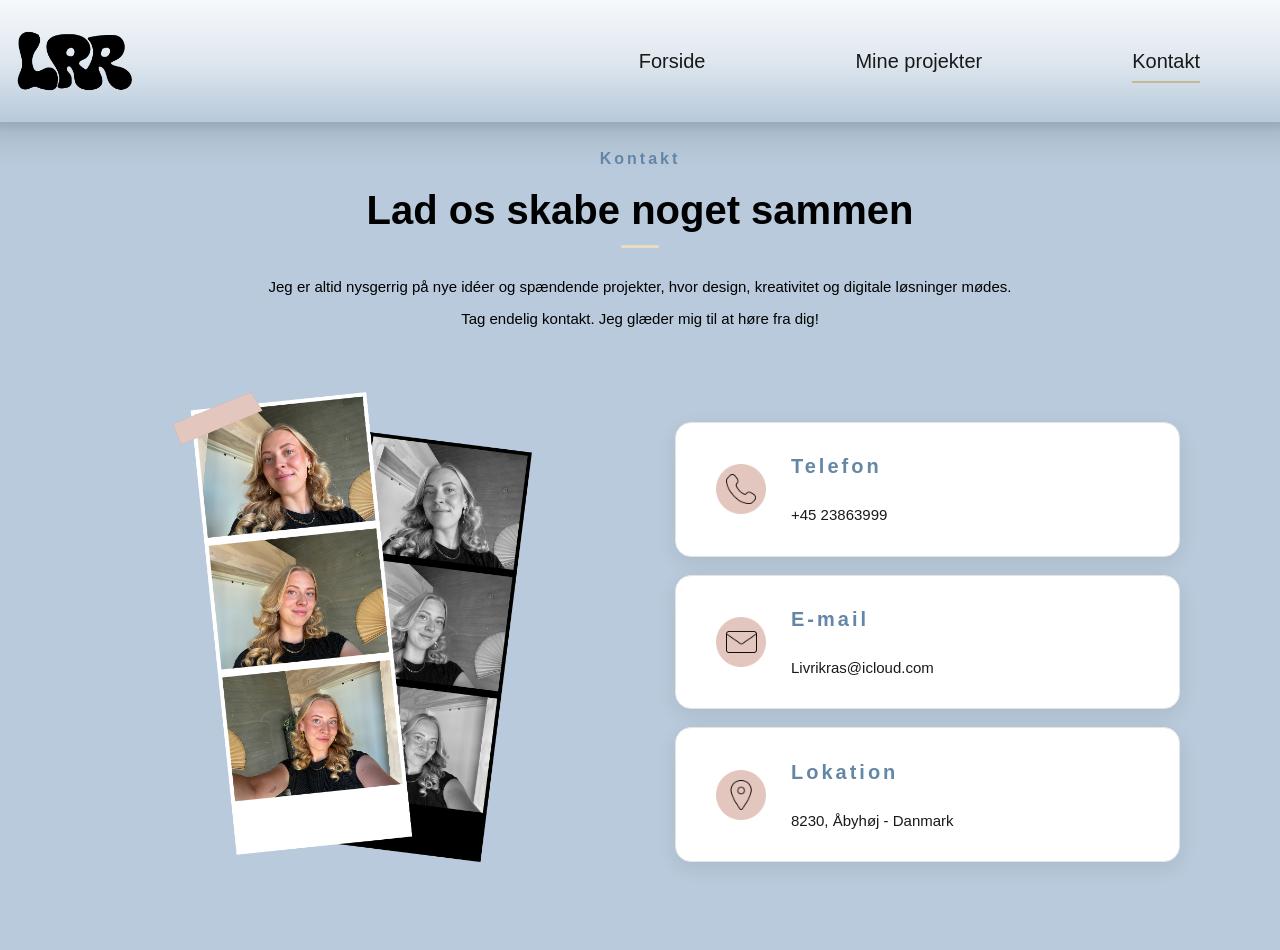
==== kontakt.html @ 58c5588c "skrevet" ====
<!DOCTYPE html>
<html lang="en">
<head>
    <meta charset="UTF-8">
    <meta name="viewport" content="width=device-width, initial-scale=1.0">
    <title>Kontakt - Liv Rasmussen</title>
    <link rel="stylesheet" href="css/style.css">
     <link rel="shortcut icon" href="img/favicon.ico" type="image/x-icon">
</head>
<body class="contact-body">
    <header class="navbar">
        <div class="logo">
            <a href="index.html"><img src="img/lrr-logo.png" alt="Logo"></a>
        </div>
        <ul class="navbar-links">
            <li><a href="index.html">Forside</a></li>
            <li><a href="projekter.html">Mine projekter</a></li>
            <li><a href="kontakt.html" class="active">Kontakt</a></li>
        </ul>
    </header>
     
    <section class="contact">
        <div class="contact-header">
            <h4>Kontakt</h4>
            <h2>Lad os skabe noget sammen</h2>
            <p>Jeg er altid nysgerrig på nye idéer og spændende projekter, hvor design, kreativitet og digitale løsninger mødes.</p>
            <p>Tag endelig kontakt. Jeg glæder mig til at høre fra dig!</p>
        </div>

        <div class="contact-section">

            <img src="img/mig-img-2.png" alt="fotoer af mig" class="contact-img">
            <!-- <img src="img/mig-img.png" alt="fotoer af mig" class="contact-img"> -->

            <div class="contact-cards">
                <img src="img/phone-icon.png" alt="telefon ikon" class="contact-icon">
                <h5>Telefon</h5>
                <p>+45 23863999</p>
            </div>

            <div class="contact-cards">
                <img src="img/mail-icon.png" alt="mail ikon" class="contact-icon">
                <h5>E-mail</h5>
                <p>Livrikras@icloud.com</p>
            </div>

            <div class="contact-cards">
                <img src="img/location-icon.png" alt="lokation ikon" class="contact-icon">
                <h5>Lokation</h5>
                <p>8230, Åbyhøj - Danmark</p>
            </div>
        </div>
    </section>
</body>
</html>
---- css/style.css ----
:root {
  --text-color: #191919;
  --xs-font-size: 15px;
  --s-font-size: 20px;
  --m-font-size: 40px;
  --xl-font-size: 95px;
  --hero-text-color: #eadcbd;
  --secondary-color: #B8CADB;
  --primary-color: #FBFAF3;
  --font-family: 'roboto', sans-serif;
  --p-font-weight: 200;
  --h-font-weight: 700;
}

@import url("https://fonts.google.com/share?selection.family=Roboto:ital,wght@0,100..900;1,100..900");

/* -----------------------------Header--------------------------- */
.navbar {
  position: fixed;
  top: 0;
  left: 50%;
  transform: translateX(-50%);
  width: 100%;
  max-width: 1450px;
  display: flex;
  justify-content: space-between;
  z-index: 100;
  padding: 18px 45px;


  background: linear-gradient(
    to bottom,
    rgba(255,255,255,.88),
    rgba(255,255,255,.55),
    rgba(255,255,255,0)
  );

  box-shadow:
  0 10px 35px rgba(0,0,0,0.15),
  0 4px 10px rgba(0,0,0,0.08);
    

}

.navbar-links {
  display: flex;
  align-items: center;
  gap: 150px;
  font-size: var(--s-font-size);
  margin-right: 80px;
  font-family: var(--font-family);
  font-weight: var(--p-font-weight);
  
}

.navbar-links li {
  list-style: none;
  display: flex;
}

.navbar-links li a {
  text-decoration: none;
  color: var(--text-color);
  position: relative;
}

.navbar-links li a:hover {
  cursor: pointer;
  
}

.logo img {
  width: 150px;
  height: auto;
  display: block;
}


.navbar-links a {
    position: relative;
    text-decoration: none;
    color: #000;
}

/* Streg under den aktive side */
.navbar-links a::after {
    content: "";
    position: absolute;
    left: 0;
    bottom: -10px;
    width: 0;
    height: 2px;
    background: #c7b895;
    transition: width 0.3s ease;
}

/* Hover */
.navbar-links a:hover::after {
    width: 100%;
}

/* Aktiv side */
.navbar-links a.active::after {
    width: 100%;
}

/* -----------------------------Hero--------------------------- */
body{
  background-color: var(--primary-color);
}


.hero {
  padding-top: 100px;
}

.hero-text {
  position: relative;
  text-align: center;
  margin-top: 150px;
  font-size: var(--xl-font-size);
  font-family: var(--font-family);
  
}

.hero-fill,
.hero-stroke {
  position: absolute;
  inset: 0;
  margin: 0;
  width: 100%;
  
}

.hero-fill {
  z-index: 1;
  text-shadow: #191919 0px 0px 10px;
  color: var(--hero-text-color);
}

.hero-stroke {
  z-index: 3;
  color: transparent;
  -webkit-text-stroke: 1px var(--hero-text-color);
}

.hero-image {
  display: block;
  margin: 0 auto;
  position: relative;
  z-index: 2;
  height: auto;
  width: 500px;
  top: -150px;
  
}

.hero-bg {
  position: absolute;
  top: 0;
  left: 0;
  width: 100%;
  height: 890px;
  z-index: -1;
}

/* -----------------------Projects Section------------------------- */

.all-projects-btn a {
  font-size: var(--s-font-size);
  text-decoration: none;
  color: var(--text-color);
  display: flex;
  justify-self: center;
  padding: 24px 56px;
  border-radius: 25px;
  background-color: var(--secondary-color);
  margin-bottom: 50px;
  font-weight: var(--p-font-weight);
    font-family: var(--font-family);
}

.all-projects-btn a:hover {
  
  background-color: #6587a7;
  
}

.project-text h3{
  font-family: var(--font-family);
  font-size: var(--m-font-size);

}

.project-text h4 {
  margin-top: -100px;
}

.project-text {
  text-align: center;
}

h4 {
  color: #6587a7;
  font-family: var(--font-family);
  font-weight: var(--h-font-weight);
  letter-spacing: 3px;
  text-align: center;
}

.all-projects {
  margin-top: 0;
}

/* -----------------------Programs Section------------------------- */

.programs-section {
  background-color: #B8CADB;
  padding-top: 30px;
  padding-bottom: 1px;
}

.programs-section h2 {
  text-align: center;
  font-size: var(--m-font-size);
  margin-bottom: 60px;
  font-family: var(--font-family);
 
}

.programs ul {
  display: flex;
  gap: 50px;
  list-style: none;
  justify-content: center;
  align-items: center;
  font-family: var(--font-family);
  
}

.programs h3 {
  font-weight: var(--p-font-weight);
}

.programs li {
  display: flex;
  flex-direction: column;
  align-items: center;
  text-align: center;
  
}

.programs img {
  display: block;
  margin: 0 auto;
  width: 50px;
  height: 50px;
}

.program-logo {
  border-radius: 8px;
}

/* skills */
.skills {
    display: grid;
    grid-template-columns: repeat(2, 1fr);
    gap: 35px;
    background-color: var(--secondary-color);

    width: 100%;
    padding-bottom: 40px;
    padding-left: 20px;
    padding-right: 20px;
    padding-top: 5px;
    box-sizing: border-box;
}

.skills-card {
    background: #fff;

    border: 1px solid #e8e8e8;
    border-radius: 20px;

    
    padding-left: 65px;
    padding-top: 20px;
    padding-bottom: 10px;

    min-height: 300px;

    box-sizing: border-box;

    box-shadow: 0 4px 15px rgba(0, 0, 0, 0.04);
}

.skills-header {
    display: flex;
    align-items: center;

    gap: 35px;

    margin-bottom: 35px;
}

.skills-header h3{
  font-family: var(--font-family);
  font-weight: var(--h-font-weight);
  font-size: var(--s-font-size);
  color: var(--text-color);
}

.skills-icon {
   height: auto;
   width: 60px;

    display: flex;
    align-items: center;
    justify-content: center;
    
}

.skills-list {
    display: grid;
    grid-template-columns: 1fr 1fr;

    column-gap: 45px;
}

.skills-list ul {
    list-style: none;

    padding: 0;
    margin: 0;
}

.skills-list li {
    position: relative;

    padding-left: 38px;

    margin-bottom: 25px;

    font-size: var(--xs-font-size);
    font-family: var(--font-family);
    font-weight: var(--p-font-weight);
    line-height: 1.4;

    color: var(--text-color);
}

.skills-list li::before {
    content: "✓";

    position: absolute;

    left: 0;
    top: 1px;

    width: 25px;
    height: 25px;

    border: 2px solid #75a6ce;
    border-radius: 50%;

    color: #75a6ce;

    display: flex;
    align-items: center;
    justify-content: center;

    font-size: 15px;
    font-weight: 600;

    box-sizing: border-box;
}

/* ---------------------Footer----------------------- */
footer {
  background-color: var(--secondary-color);
 
}

/* ------------------projekter.html-------------------- */
.my-projects {
  font-size: var(--m-font-size);
  text-align: center;
  margin-top: 200px;
  font-family: var(--font-family);
  font-weight: var(--h-font-weight);
}

.all-projects {
  
    display: grid;
  grid-template-columns: repeat(3, 1fr);
  gap: 35px;
  max-width: 1400px;
  margin: 0 auto;
  margin-top: 80px;
  box-sizing: border-box;
  margin-bottom: 100px;
}

.all-projects p {
  font-size: var(--xs-font-size);
  font-family: var(--font-family);
  font-weight: var(--p-font-weight);
  
}

.all-projects a{
  color: var(--text-color);
  text-decoration: none;
  font-weight: 800;
  font-family: var(--font-family);
}



/* ------------------ skærmene-------------------------- */
/* projekt 1 */
.ipad {
  position: relative;
  width: fit-content;
  height: 250px;
  margin: 0 auto;
}

.ipad-img {
  display: block;
  height: 250px;
  width: auto;
  position: relative;
  z-index: 2;
  pointer-events: none;
}

.screen-video-3 {
  position: absolute;
  top: 1px;

  width: 100%;
  height: 250px;

  object-fit: cover;
  border-radius: 30px;
  z-index: 1;
}

/* projekt 2 */
.laptop {
  position: relative;
  width: fit-content;
  height: 250px;
  width: auto;
  margin: 0 auto;
}

.pc-img {
  display: block;
  height: 250px;
  width: auto;
  position: relative;
  z-index: 2;
  pointer-events: none;
}

.screen {
  position: absolute;
  top: 4%;
  left: 10%;
  width: 80%;
  height: 90%;
  z-index: 1;
}

.screen-video {
  width: 100%;
  height: 100%;
  object-fit: cover;
  border-radius: 10px;
  display: block;
}

/* projekt 3 */
.touch {
  position: relative;
  width: fit-content;
  height: 350px;
  margin: 0 auto;
}

.touch-img {
   display: block;
  height: 350px;
  width: auto;
  position: relative;
  z-index: 2;
  pointer-events: none;
}

.screen-video-2 {
   position: absolute;
  top: -8px;
  left: -29px;

  width: 317px;
  height: 220px;

  object-fit: cover;
  border-radius: 18px;
  z-index: 1;
}

/* ----------------------- "cards"------------------- */
/* Selve boksene */
.ovartaci-project-1,
.haze-project-2,
.nord-project-3 {
  
   width: 450px;
  height: 620px;

  background: #fff;

  border: 1px solid #e5e5e5;
  border-radius: 20px;

  padding: 25px;
  box-sizing: border-box;

  display: flex;
  flex-direction: column;

  box-shadow: 0 8px 25px rgba(0, 0, 0, 0.08);

  transition: transform 0.3s ease,
              box-shadow 0.3s ease;
  

  
}

/* Hover på hele projektboksen */
.ovartaci-project-1:hover,
.haze-project-2:hover,
.nord-project-3:hover {
  transform: translateY(-6px);

  box-shadow: 0 15px 35px rgba(0, 0, 0, 0.12);
}

.product-ovartaci,
.product-haze,
.product-nord {
  height: 350px;
 

  display: flex;
  justify-content: center;
  align-items: center;

  margin-bottom: 15px;

  flex-shrink: 0;
}

.ovartaci-project-1 > a:last-child,
.haze-project-2 > a:last-child,
.nord-project-3 > a:last-child {
    margin-top: auto;
}



/* =========================
   TABLET
========================= */

@media (max-width: 1000px) {

  .all-projects {
    grid-template-columns: 1fr 1fr;
  }

}


/* =========================
   MOBIL
========================= */

@media (max-width: 700px) {

  .all-projects {
    grid-template-columns: 1fr;
    padding: 30px 20px;
  }

  .product-ovartaci,
  .product-haze,
  .product-nord {
    height: 300px;
  }

  .touch {
    transform: scale(0.8);
  }

}


/* --------------------------Kontakt---------------------------- */

.contact-body {
  margin-top: 150px;
}

.contact-img {
    width: auto;
    height: 420px;
    object-fit: cover;
    margin-top: -30px;
}


.contact-body {
  background-color: var(--secondary-color);
}

.contact-header h2{
  font-family: var(--font-family);
  font-weight: var(--h-font-weight);
  font-size: var(--m-font-size);
  text-align: center;
  margin-bottom: 30px;
  margin-top: 40px;
}

.contact-header p {
  font-family: var(--font-family);
  font-weight: var(--p-font-weight);
  font-size: var(--xs-font-size);
  text-align: center;
  
}

.contact-header h2:after{
    content: "";
    display: block;
    width: 38px;
    height: 3px;
    background-color: var(--hero-text-color);
    margin: 12px auto 0;
    border-radius: 2px;
}

.contact-header h4 {
  margin-bottom: -20px;
  
  
}

.contact-section {
    display: grid;
    grid-template-columns: 1fr 1fr;
    grid-template-rows: auto auto auto;

    gap: 18px 70px;

    width: 100%;
    max-width: 1200px;
    margin: 0 auto;
    padding: 80px 60px;

    box-sizing: border-box;
}


/* BILLEDE */
.contact-img {
    width: auto;
    height: 470px;
    object-fit: contain;

    grid-column: 1;
    grid-row: 1 / 4;

    justify-self: center;
}


/* CARDS */
.contact-cards {
    display: grid;
    grid-template-columns: 65px 1fr;
    grid-template-rows: auto auto;

    align-items: center;

    width: 100%;
    min-height: 105px;

    padding: 20px 30px;

    background-color: #ffffff;
    border: 1px solid #e5e5e5;
    border-radius: 16px;

    box-sizing: border-box;

    box-shadow: 0 6px 20px rgba(0, 0, 0, 0.08);
}


/* Første card */
.contact-cards:nth-of-type(2) {
    grid-column: 2;
    grid-row: 2;
}


/* Andet card */
.contact-cards:nth-of-type(3) {
    grid-column: 2;
    grid-row: 3;
}


/* Tredje card */
.contact-cards:nth-of-type(4) {
    grid-column: 2;
    grid-row: 1;
}


/* IKON */
.contact-icon {
    grid-column: 1;
    grid-row: 1 / 3;

    width: 70px;
    height: 70px;
    object-fit: contain;
    

    padding: 10px;
    box-sizing: border-box;
}


/* OVERSKRIFT */
.contact-cards h5 {
    grid-column: 2;
    grid-row: 1;

    margin: 0 0 3px;

    font-family: var(--font-family);
    font-weight: var(--h-font-weight);
    font-size: var(--s-font-size);

    padding-left: 20px;

    color: #6587a7;
    letter-spacing: 3px;
}


/* TEKST */
.contact-cards p {
    grid-column: 2;
    grid-row: 2;

    margin: 0;

    font-family: var(--font-family);
    font-weight: var(--p-font-weight);
    font-size: var(--xs-font-size);

    color: var(--text-color);

    padding-left: 20px;
}

/* --------------------om mig----------------------- */

.interests {
    width: 100%;
    margin-top: 40px;

}

.interests h4 {
   text-align: start;
}





.interest-list {
    display: flex;
    grid-template-columns: repeat(4, 1fr);
    width: 100%;
    gap: 60px;
    align-items: flex-start;
}

.interest-item {
    display: flex;
    flex-direction: column;
    align-items: center;
    text-align: center;
}


.interest-item img {
    width: 55px;
    height: 55px;
    object-fit: contain;
    margin-bottom: 12px;
}

.interest-item p {
    margin: 0;
    width: 100%;
    text-align: center;
    font-size: var(--xs-font-size);
    color: var(--text-color);
    font-family: var(--font-family);
    font-weight: var(--p-font-weight);
    letter-spacing: 1px;
}

/* ---------------------footer---------------------- */
footer {
    background: linear-gradient(
        to bottom,
        #eef5fb 0%,
        #dceaf5 50%,
        #c9ddec 100%
    );
}
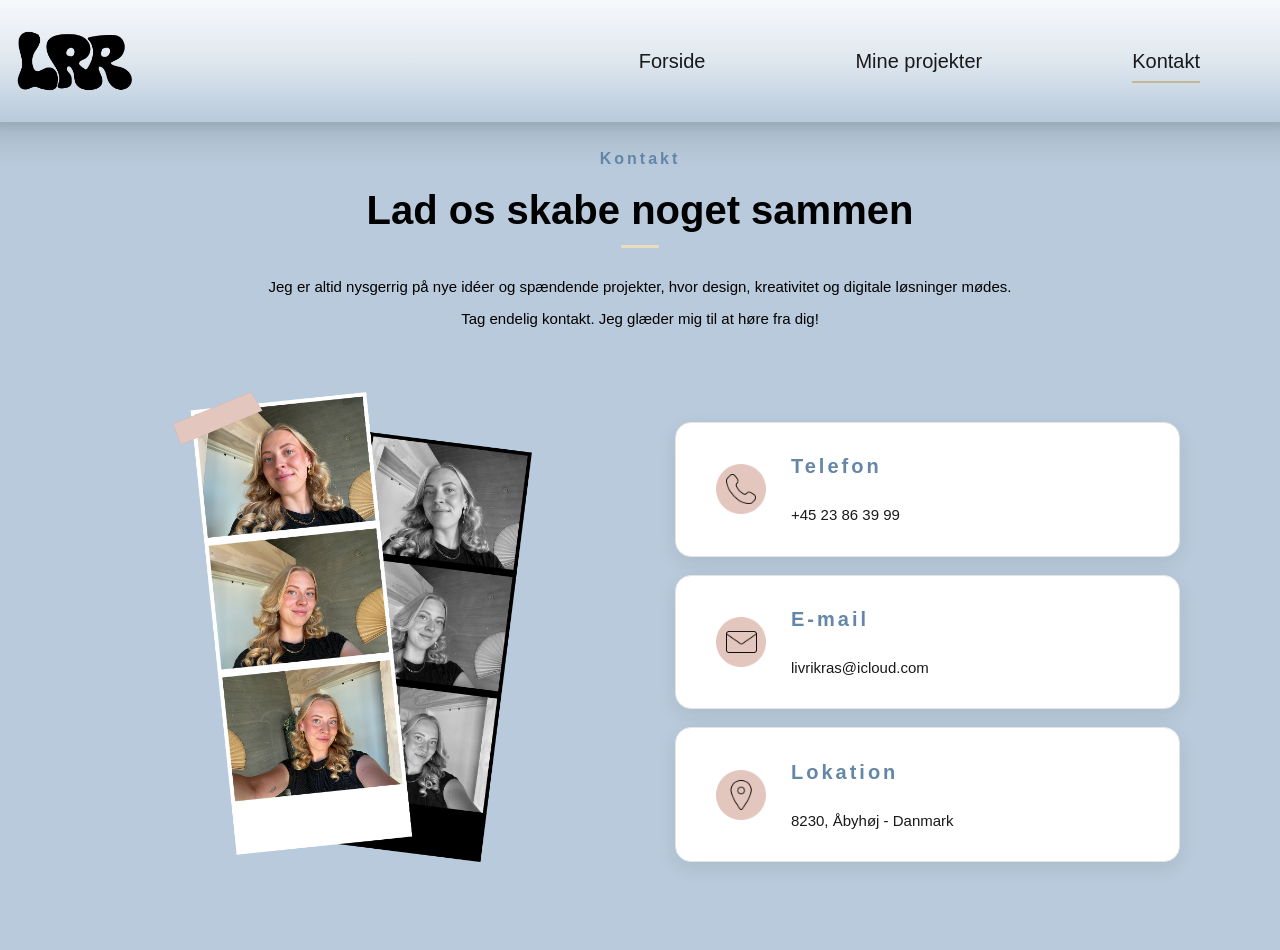
==== commit aebf7e44: "about me" ====
--- a/kontakt.html
+++ b/kontakt.html
@@ -35,13 +35,13 @@
             <div class="contact-cards">
                 <img src="img/phone-icon.png" alt="telefon ikon" class="contact-icon">
                 <h5>Telefon</h5>
-                <p>+45 23863999</p>
+                <a href="tel:+4523863999">+45 23 86 39 99</a>
             </div>
 
             <div class="contact-cards">
                 <img src="img/mail-icon.png" alt="mail ikon" class="contact-icon">
                 <h5>E-mail</h5>
-                <p>Livrikras@icloud.com</p>
+                <a href="mailto:livrikras@icloud.com">livrikras@icloud.com</a>
             </div>
 
             <div class="contact-cards">
--- a/css/style.css
+++ b/css/style.css
@@ -625,7 +625,6 @@
     margin-top: -30px;
 }
 
-
 .contact-body {
   background-color: var(--secondary-color);
 }
@@ -659,8 +658,6 @@
 
 .contact-header h4 {
   margin-bottom: -20px;
-  
-  
 }
 
 .contact-section {
@@ -714,6 +711,15 @@
     box-shadow: 0 6px 20px rgba(0, 0, 0, 0.08);
 }
 
+.contact-cards a {
+  font-family: var(--font-family);
+  color: var(--text-color);
+  text-decoration: none;
+  font-weight: var(--p-font-weight);
+  font-size: var(--xs-font-size);
+
+  padding-left: 20px;
+}
 
 /* Første card */
 .contact-cards:nth-of-type(2) {
@@ -787,53 +793,643 @@
 
 /* --------------------om mig----------------------- */
 
-.interests {
+.about-me {
+      padding-top: 30px;
+      
+}
+
+.layers-image img {
     width: 100%;
-    margin-top: 40px;
-
-}
-
-.interests h4 {
-   text-align: start;
-}
-
-
-
-
-
-.interest-list {
-    display: flex;
-    grid-template-columns: repeat(4, 1fr);
+    max-width: 450px;
+
+    transition:
+        opacity 0.25s ease,
+        transform 0.25s ease;
+}
+
+.layers-image img.change {
+    opacity: 0;
+    transform: scale(0.97);
+}
+
+
+.back-button {
+    display: none;
+
+    margin-top: 30px;
+    padding: 10px 0;
+
+    background: none;
+    border: none;
+
+    color: #6689a8;
+
+    font-family: var(--font-family);
+    font-size: 16px;
+    font-weight: 500;
+
+    cursor: pointer;
+
+    width: fit-content;
+
+    transition: 0.3s ease;
+}
+
+.back-button:hover {
+    transform: translateX(-5px);
+}
+
+/* ========================================
+   LAGENE AF MIG
+======================================== */
+
+.about-layers {
     width: 100%;
-    gap: 60px;
-    align-items: flex-start;
-}
-
-.interest-item {
+    max-width: 1500px;
+
+    margin: -30px auto 0;
+    padding: 30px 70px 40px;
+    
+
+    display: grid;
+    grid-template-columns: 0.8fr 1fr 1.35fr;
+    align-items: center;
+    gap: 70px;
+
+    background-color: var(--primary-color);
+
+    box-sizing: border-box;
+}
+
+
+/* ========================================
+   VENSTRE SIDE
+======================================== */
+
+.layers-menu {
     display: flex;
     flex-direction: column;
+    justify-content: center;
+    padding-left: 30px;
+  
+}
+
+
+/* Lille blå tekst */
+
+.small-title {
+    margin: 0 0 15px;
+
+    color: #6687a5;
+
+    font-size: 16px;
+    font-weight: 600;
+    font-family: var(--font-family);
+
+    letter-spacing: 3px;
+}
+
+
+/* Overskrift */
+
+.layers-menu h2 {
+    margin: 0 0 20px;
+
+    font-family: var(--font-family);
+    font-size: 58px;
+    line-height: 0.95;
+    font-weight: 600;
+
+    color: #111;
+}
+
+
+/* Intro tekst */
+
+.intro-text {
+    max-width: 270px;
+
+    margin: 0 0 35px;
+
+    font-size: var(--s-font-size);
+    font-family: var(--font-family);
+    font-weight: var(--p-font-weight);
+    line-height: 1.6;
+
+    color: var(--text-color);
+}
+
+
+/* ========================================
+   LAG-KNAPPER
+======================================== */
+
+.about-layers {
+    width: 100%;
+    max-width: 1500px;
+
+    margin: -30px auto 0;
+    padding: 30px 90px 90px;
+
+    display: grid;
+    grid-template-columns: 0.8fr 1fr 1.35fr;
     align-items: center;
-    text-align: center;
-}
-
-
-.interest-item img {
-    width: 55px;
-    height: 55px;
+    gap: 70px;
+
+    background-color: var(--primary-color);
+
+    box-sizing: border-box;
+}
+
+.layer-buttons {
+    display: flex;
+    flex-direction: column;
+    gap: 8px;
+
+    width: 100%;
+    max-width: 330px;
+}
+
+
+/* Selve knappen */
+
+.layer-btn {
+    width: 100%;
+
+    display: flex;
+    align-items: center;
+
+    gap: 15px;
+
+    padding: 11px 18px;
+
+    border: none;
+    border-radius: 40px;
+
+    background: transparent;
+
+    cursor: pointer;
+
+    text-align: left;
+
+    transition:
+        background-color 0.3s ease,
+        transform 0.3s ease;
+}
+
+
+/* Ikon */
+
+.layer-btn img {
+    width: 46px;
+    height: 46px;
+
     object-fit: contain;
-    margin-bottom: 12px;
-}
-
-.interest-item p {
+
+    flex-shrink: 0;
+}
+
+
+/* Nummer + tekst */
+
+.layer-btn div {
+    display: flex;
+    flex-direction: column;
+    gap: 2px;
+}
+
+
+/* Nummer */
+
+.layer-btn span {
+    font-size: 14px;
+    color: #6687a5;
+
+    font-weight: 500;
+    font-family: var(--font-family);
+}
+
+
+/* Titel */
+
+.layer-btn strong {
+    font-size: var(--xs-font-size);
+    font-weight: var(--h-font-weight);
+    font-family: var(--font-family);
+
+    color: #243c52;
+}
+
+
+/* Hover */
+
+.layer-btn:hover {
+    transform: translateX(5px);
+}
+
+/* Aktiv tekst */
+
+.layer-btn.active span,
+.layer-btn.active strong {
+    color: var(--text-color);
+}
+
+/* 01 - Mig som person */
+.layer-btn:nth-child(1).active {
+    background-color: #EFD2D0;
+}
+
+
+/* 02 - Mig som designer */
+.layer-btn:nth-child(2).active {
+    background-color: #A7BCCF;
+}
+
+
+/* 03 - Mig i udvikling */
+.layer-btn:nth-child(3).active {
+    background-color: #E3C991;
+}
+
+
+/* ========================================
+   BILLEDE / MIDTERSTE DEL
+======================================== */
+
+.layers-image {
+    position: relative;
+
+    display: flex;
+    justify-content: center;
+    align-items: center;
+}
+
+
+/* Polaroid */
+
+.layers-image img {
+    position: relative;
+    z-index: 2;
+
+    width: 100%;
+    max-width: 430px;
+
+    padding: 15px 15px 80px;
+
+    
+
+    transform: rotate(-4deg);
+
+    transition:
+        opacity 0.3s ease,
+        transform 0.3s ease;
+}
+
+
+/* Når billedet skifter */
+
+.layers-image img.change {
+    opacity: 0;
+    transform: rotate(-4deg) scale(0.96);
+}
+
+
+
+
+/* ========================================
+   HØJRE SIDE
+======================================== */
+
+.layers-content {
+    display: flex;
+    flex-direction: column;
+    justify-content: center;
+
+    max-width: 600px;
+
+    transition: opacity 0.3s ease;
+    padding-right: 30px;
+    
+}
+
+
+/* Nummer */
+
+.layer-number {
+    margin: 0 0 8px;
+
+    font-size: 25px;
+    font-weight: 500;
+    font-family: var(--font-family);
+
+    color: #a96b69;
+
+    letter-spacing: 2px;
+}
+
+
+/* Overskrift */
+
+.layers-content h2 {
     margin: 0;
-    width: 100%;
-    text-align: center;
-    font-size: var(--xs-font-size);
+
+    font-family: var(--font-family);
+    font-weight: var(--h-font-weight);
+    font-size: var(--m-font-size);
+    line-height: 1.05;
+    
+
     color: var(--text-color);
+}
+
+
+/* Lille streg */
+
+.blue-line {
+    width: 75px;
+    height: 3px;
+
+    margin: 25px 0 35px;
+
+    background-color: var(--secondary-color);
+}
+
+
+/* Brødtekst */
+
+#layer-text {
+    max-width: 550px;
+
+    margin: 0 0 45px;
+
+    font-size: var(--s-font-size);
     font-family: var(--font-family);
     font-weight: var(--p-font-weight);
-    letter-spacing: 1px;
-}
+    line-height: 1.7;
+
+    color: #252525;
+}
+
+
+.contact-btn a{
+   font-size: var(--s-font-size);
+  text-decoration: none;
+  color: var(--text-color);
+  display: flex;
+  justify-self: center;
+  padding: 24px 56px;
+  border-radius: 25px;
+  background-color: var(--secondary-color);
+  margin-bottom: 50px;
+  font-weight: var(--p-font-weight);
+    font-family: var(--font-family);
+}
+
+.contact-btn a:hover {
+  
+  background-color: #6587a7;
+  
+}
+
+
+/* ========================================
+   TILBAGE-KNAP
+======================================== */
+
+.back-button {
+    display: none;
+
+    width: fit-content;
+
+    margin-top: 10px;
+
+    padding: 10px 0;
+
+    border: none;
+    background: none;
+
+    color: #6687a5;
+
+    font-family: var(--font-family);
+    font-size: 16px;
+    font-weight: 500;
+
+    cursor: pointer;
+
+    transition:
+        transform 0.3s ease,
+        color 0.3s ease;
+}
+
+
+.back-button:hover {
+    transform: translateX(-5px);
+
+    color: #4f708e;
+}
+
+
+/* ========================================
+   STARTSTATE
+======================================== */
+
+.about-layers.start-state .layer-number {
+    color: #6687a5;
+}
+
+.about-layers.start-state .blue-line {
+    background-color: #6687a5;
+}
+
+
+/* ========================================
+   DE TRE FORSKELLIGE LAG
+======================================== */
+
+/* 01 – Personlighed */
+
+.about-layers.person-state .layer-btn.active {
+    background-color: #efd2d0;
+}
+
+.about-layers.person-state .layer-number,
+.about-layers.person-state .blue-line {
+    background-color: #a96b69;
+}
+
+.about-layers.person-state .layer-number {
+    color: #a96b69;
+}
+
+
+/* 02 – Designer */
+
+.about-layers.designer-state .layer-btn.active {
+    background-color: #d8e3ed;
+}
+
+.about-layers.designer-state .layer-number {
+    color: #6687a5;
+}
+
+.about-layers.designer-state .blue-line {
+    background-color: #6687a5;
+}
+
+
+/* 03 – Udvikling */
+
+.about-layers.udvikling-state .layer-btn.active {
+    background-color: #dce5dc;
+}
+
+.about-layers.udvikling-state .layer-number {
+    color: #718c73;
+}
+
+.about-layers.udvikling-state .blue-line {
+    background-color: #718c73;
+}
+
+
+/* ========================================
+   RESPONSIVE
+======================================== */
+
+@media (max-width: 1100px) {
+
+    .about-layers {
+        grid-template-columns: 0.8fr 0.9fr 1.2fr;
+
+        gap: 35px;
+
+        padding: 60px 40px;
+    }
+
+    .layers-menu h2 {
+        font-size: 48px;
+    }
+
+    .layers-content h2 {
+        font-size: 42px;
+    }
+
+    .layers-image img {
+        max-width: 350px;
+    }
+
+}
+
+
+@media (max-width: 800px) {
+
+    .about-layers {
+        grid-template-columns: 1fr;
+
+        gap: 45px;
+
+        padding: 60px 30px;
+    }
+
+
+    /* Venstre */
+
+    .layers-menu {
+        align-items: center;
+
+        text-align: center;
+    }
+
+
+    .intro-text {
+        max-width: 400px;
+    }
+
+
+    .layer-buttons {
+        max-width: 400px;
+    }
+
+
+    /* Billede */
+
+    .layers-image {
+        order: 2;
+    }
+
+
+    .layers-image img {
+        max-width: 350px;
+    }
+
+
+    /* Tekst */
+
+    .layers-content {
+        order: 3;
+
+        max-width: 600px;
+
+        margin: 0 auto;
+
+        text-align: center;
+    }
+
+
+    .blue-line {
+        margin: 20px auto 30px;
+    }
+
+
+    #layer-text {
+        margin-left: auto;
+        margin-right: auto;
+    }
+
+
+    .back-button {
+        margin-left: auto;
+        margin-right: auto;
+    }
+
+}
+
+
+@media (max-width: 500px) {
+
+    .about-layers {
+        padding: 45px 20px;
+    }
+
+
+    .layers-menu h2 {
+        font-size: 42px;
+    }
+
+
+    .layers-content h2 {
+        font-size: 36px;
+    }
+
+
+    .layers-image img {
+        max-width: 290px;
+    }
+
+
+    .layer-btn {
+        padding: 9px 15px;
+    }
+
+
+    .layer-btn img {
+        width: 40px;
+        height: 40px;
+    }
+
+}
+
+
 
 /* ---------------------footer---------------------- */
 footer {
@@ -843,4 +1439,163 @@
         #dceaf5 50%,
         #c9ddec 100%
     );
+}
+
+.footer-logo {
+  height: auto;
+  width: 100px;
+}
+
+/* ========================================
+   FOOTER
+======================================== */
+
+.footer {
+    width: 100%;
+
+    background-color: #dce8f2;
+
+   padding-top: 30px;
+   padding-bottom: 30px;
+
+    box-sizing: border-box;
+}
+
+
+/* Hovedindhold */
+
+.footer-inner {
+    max-width: 1400px;
+
+    margin: 0 auto;
+
+    display: grid;
+
+    grid-template-columns: 1fr 1fr 1fr;
+
+    align-items: center;
+
+    gap: 50px;
+}
+
+
+/* ========================================
+   VENSTRE - NAVIGATION
+======================================== */
+/* Logo */
+
+.footer-logo {
+    width: 130px;
+
+    height: auto;
+}
+
+
+.footer-nav {
+    display: flex;
+    flex-direction: column;
+
+    gap: 12px;
+}
+
+
+
+
+/* ========================================
+   MIDTEN - KONTAKT
+======================================== */
+
+.footer-contact {
+    display: flex;
+    flex-direction: column;
+
+    align-items: center;
+
+    text-align: center;
+
+    gap: 8px;
+}
+
+.footer-contact h4 {
+    margin: 0 0 8px;
+
+    font-size: 20px;
+    font-family: var(--font-family);
+
+    color: var(--text-color);
+}
+
+.footer-contact a {
+    color: var(--text-color);
+
+    text-decoration: none;
+
+    transition: color 0.3s ease;
+    font-family: var(--font-family);
+    font-size: var(--xs-font-size);
+    font-weight: var(--p-font-weight);
+}
+
+.footer-contact a:hover {
+    color: #6689a8;
+}
+
+
+/* ========================================
+   HØJRE - LOGO + SOCIALE MEDIER
+======================================== */
+
+.footer-right {
+    display: flex;
+
+    flex-direction: column;
+
+    align-items: flex-end;
+
+    gap: 20px;
+}
+
+.footer-right a{
+  
+    color: #222;
+
+    text-decoration: none;
+
+    font-family: var(--font-family);
+
+    font-size: 16px;
+
+    transition: color 0.3s ease;
+}
+
+.footer-right a:hover {
+    color: #6689a8;
+}
+
+
+
+/* ========================================
+   RESPONSIVE
+======================================== */
+
+@media (max-width: 800px) {
+
+    .footer {
+        padding: 45px 30px 20px;
+    }
+
+    .footer-inner {
+        grid-template-columns: 1fr;
+
+        text-align: center;
+    }
+
+    .footer-nav {
+        align-items: center;
+    }
+
+    .footer-right {
+        align-items: center;
+    }
+
 }
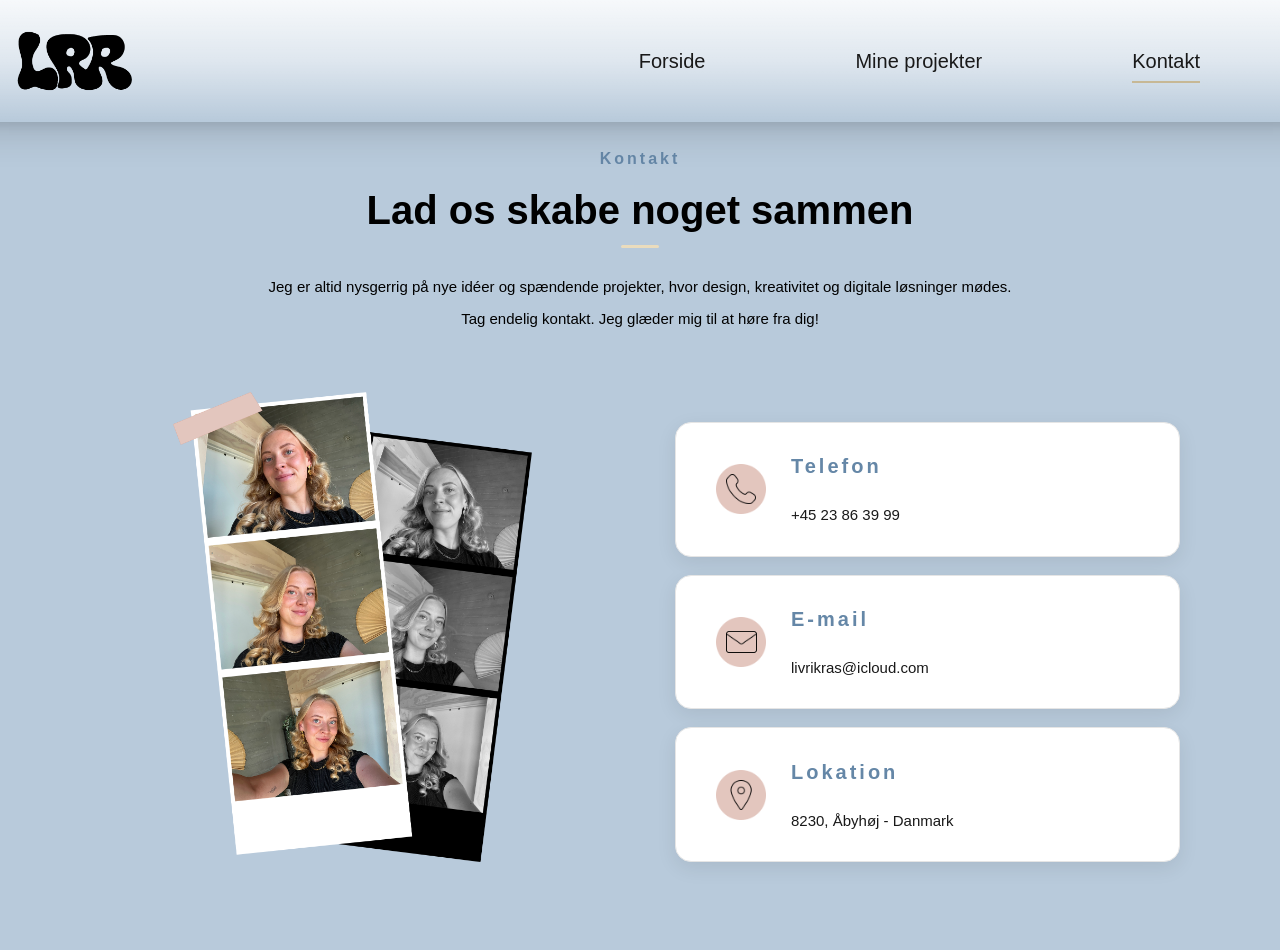
==== commit 150d8b96: "animation" ====
--- a/kontakt.html
+++ b/kontakt.html
@@ -51,5 +51,6 @@
             </div>
         </div>
     </section>
+    
 </body>
 </html>
--- a/css/style.css
+++ b/css/style.css
@@ -104,6 +104,57 @@
 .navbar-links a.active::after {
     width: 100%;
 }
+/* =========================
+   MOBIL
+========================= */
+
+@media (max-width: 768px) {
+
+    .navbar {
+        padding: 15px 20px;
+    }
+
+    .logo img {
+        width: 105px;
+    }
+
+    .navbar-links {
+        gap: 25px;
+        margin-right: 0;
+        font-size: 14px;
+    }
+
+    .navbar-links a::after {
+        bottom: -5px;
+        height: 1.5px;
+    }
+
+}
+
+/* =========================
+   TABLET
+========================= */
+
+@media (max-width: 1024px) {
+
+    .navbar {
+        padding: 16px 30px;
+    }
+
+    .logo img {
+        width: 125px;
+    }
+
+    .navbar-links {
+        gap: 60px;
+        margin-right: 30px;
+        font-size: 16px;
+    }
+
+    .navbar-links a::after {
+        bottom: -7px;
+    }
+}
 
 /* -----------------------------Hero--------------------------- */
 body{
@@ -163,6 +214,191 @@
   width: 100%;
   height: 890px;
   z-index: -1;
+}
+
+/* =========================
+   HERO TEKST
+========================= */
+
+.hero-intro,
+.hero-description {
+    position: absolute;
+    z-index: 4;
+    font-family: var(--font-family);
+    font-size: var(--s-font-size);
+    font-style: italic;
+    font-weight: var(--p-font-weight);
+    color: var(--text-color);
+}
+
+
+/* Venstre tekst */
+
+.hero-intro {
+    top: 205px;
+    left: 9%;
+}
+
+
+/* Højre tekst */
+
+.hero-description {
+    top: 440px;
+    right: 5%;
+    line-height: 1.8;
+}
+
+/* =========================
+   HERO ANIMATION
+========================= */
+
+/* Beige tekst kommer først */
+.hero-fill {
+    opacity: 0;
+    animation: fillIn 1s ease-out forwards;
+}
+
+
+/* Billedet kommer bagefter */
+.hero-image {
+    opacity: 0;
+    animation: imageIn 1s ease-out 0.5s forwards;
+}
+
+
+/* Stroke kommer til sidst ovenpå billedet */
+.hero-stroke {
+    opacity: 0;
+    animation: strokeIn 0.8s ease-out 1.4s forwards;
+}
+
+
+/* =========================
+   KEYFRAMES
+========================= */
+
+@keyframes fillIn {
+    from {
+        opacity: 0;
+        transform: translateY(60px);
+    }
+
+    to {
+        opacity: 1;
+        transform: translateY(0);
+    }
+}
+
+
+@keyframes imageIn {
+    from {
+        opacity: 0;
+        transform: translateY(80px);
+    }
+
+    to {
+        opacity: 1;
+        transform: translateY(0);
+    }
+}
+
+
+@keyframes strokeIn {
+    from {
+        opacity: 0;
+    }
+
+    to {
+        opacity: 1;
+    }
+}
+
+/* =========================
+   SORT TEKST ANIMATION
+========================= */
+
+.hero-intro,
+.hero-description {
+    opacity: 0;
+    animation: textIn 0.8s ease-out forwards;
+}
+
+.hero-intro {
+    animation-delay: 1.2s;
+}
+
+.hero-description {
+    animation-delay: 1.6s;
+}
+
+
+@keyframes textIn {
+    from {
+        opacity: 0;
+        transform: translateY(20px);
+    }
+
+    to {
+        opacity: 1;
+        transform: translateY(0);
+    }
+}
+
+
+
+/* =========================
+   MOBIL
+========================= */
+@media (max-width: 768px) {
+
+    .hero-intro,
+    .hero-description {
+        display: none;
+    }
+
+    .hero {
+        padding-top: 80px;
+        min-height: 600px;
+    }
+
+    .hero-text {
+        margin-top: 90px;
+        font-size: 50px;
+    }
+
+    .hero-image {
+        width: 280px;
+        top: -60px;
+    }
+
+    .hero-bg {
+        height: 600px;
+    }
+}
+/* =========================
+   TABLET
+========================= */
+
+@media (max-width: 1024px) {
+
+    .hero {
+        padding-top: 90px;
+    }
+
+    .hero-text {
+        margin-top: 120px;
+        font-size: var(--l-font-size);
+    }
+
+    .hero-image {
+        width: 400px;
+        top: -110px;
+    }
+
+    .hero-bg {
+        height: 750px;
+    }
+
 }
 
 /* -----------------------Projects Section------------------------- */
@@ -213,6 +449,8 @@
   margin-top: 0;
 }
 
+
+
 /* -----------------------Programs Section------------------------- */
 
 .programs-section {
@@ -376,6 +614,290 @@
     box-sizing: border-box;
 }
 
+/* Animation */
+/* -----------------------
+   PROGRAMS ANIMATION
+------------------------- */
+
+/* H4 starter usynlig */
+.programs-section h4 {
+    opacity: 0;
+    transform: translateY(40px);
+    transition: opacity 0.7s ease, transform 0.7s ease;
+}
+
+
+/* H2 starter usynlig */
+.programs-section h2 {
+    opacity: 0;
+    transform: translateY(40px);
+    transition: opacity 0.7s ease, transform 0.7s ease;
+}
+
+
+/* H4 kommer ind først */
+.programs-section.programs-visible h4 {
+    opacity: 1;
+    transform: translateY(0);
+}
+
+
+/* H2 kommer ind bagefter */
+.programs-section.programs-visible h2 {
+    opacity: 1;
+    transform: translateY(0);
+    transition-delay: 0.2s;
+}
+
+
+/* Programmerne */
+.programs-section .programs li {
+    opacity: 0;
+    transform: translateY(50px);
+    transition: opacity 0.6s ease, transform 0.6s ease;
+}
+
+
+/* Programmerne bliver synlige */
+.programs-section.programs-visible .programs li {
+    opacity: 1;
+    transform: translateY(0);
+}
+
+
+/* Ét program ad gangen */
+.programs-section.programs-visible .programs li:nth-child(1) {
+    transition-delay: 0.4s;
+}
+
+.programs-section.programs-visible .programs li:nth-child(2) {
+    transition-delay: 0.5s;
+}
+
+.programs-section.programs-visible .programs li:nth-child(3) {
+    transition-delay: 0.6s;
+}
+
+.programs-section.programs-visible .programs li:nth-child(4) {
+    transition-delay: 0.7s;
+}
+
+.programs-section.programs-visible .programs li:nth-child(5) {
+    transition-delay: 0.8s;
+}
+
+.programs-section.programs-visible .programs li:nth-child(6) {
+    transition-delay: 0.9s;
+}
+
+.programs-section.programs-visible .programs li:nth-child(7) {
+    transition-delay: 1s;
+}
+
+.programs-section.programs-visible .programs li:nth-child(8) {
+    transition-delay: 1.1s;
+}
+
+/* =========================
+   SKILLS CARDS
+========================= */
+
+.skills-card {
+    opacity: 0;
+    transition:
+        opacity 0.8s ease,
+        transform 0.8s ease;
+}
+
+
+/* Første kort kommer fra venstre */
+.skills-card:first-child {
+    transform: translateX(-70px);
+}
+
+
+/* Andet kort kommer fra højre */
+.skills-card:last-child {
+    transform: translateX(70px);
+}
+
+
+/* Når skills-sektionen bliver synlig */
+
+.skills-visible .skills-card {
+    opacity: 1;
+    transform: translateX(0);
+}
+
+
+/* Lille forskydning mellem kortene */
+
+.skills-visible .skills-card:first-child {
+    transition-delay: 0.1s;
+}
+
+.skills-visible .skills-card:last-child {
+    transition-delay: 0.3s;
+}
+/* =========================
+   MOBIL
+========================= */
+
+@media (max-width: 768px) {
+
+    /* PROGRAMS */
+
+    .programs-section {
+        padding-top: 20px;
+        padding-bottom: 10px;
+    }
+
+    .programs-section h2 {
+        font-size: var(--m-font-size);
+        margin-bottom: 35px;
+    }
+
+    .programs ul {
+        display: grid;
+        grid-template-columns: repeat(2, 1fr);
+        gap: 35px 20px;
+        padding: 0 25px;
+    }
+
+    .programs li {
+        width: 100%;
+    }
+
+    .programs img {
+        width: 45px;
+        height: 45px;
+    }
+
+    .programs h3 {
+        font-size: var(--xs-font-size);
+        margin-bottom: 5px;
+    }
+
+
+    /* SKILLS */
+
+    .skills {
+        grid-template-columns: 1fr;
+        gap: 20px;
+        padding: 5px 20px 30px;
+    }
+
+    .skills-card {
+        width: 100%;
+        min-height: auto;
+        padding: 25px 25px 15px;
+    }
+
+    .skills-header {
+        gap: 18px;
+        margin-bottom: 25px;
+    }
+
+    .skills-header h3 {
+        font-size: var(--s-font-size);
+    }
+
+    .skills-icon {
+        width: 45px;
+    }
+
+    .skills-list {
+        grid-template-columns: 1fr;
+        gap: 0;
+    }
+
+    .skills-list li {
+        padding-left: 32px;
+        margin-bottom: 18px;
+        font-size: var(--xs-font-size);
+        line-height: 1.4;
+    }
+
+    .skills-list li::before {
+        width: 22px;
+        height: 22px;
+        font-size: 13px;
+    }
+
+}
+/* =========================
+   TABLET
+========================= */
+
+@media (max-width: 1024px) {
+
+    /* PROGRAMS */
+
+    .programs-section {
+        padding-top: 25px;
+        padding-bottom: 5px;
+    }
+
+    .programs-section h2 {
+        font-size: var(--m-font-size);
+        margin-bottom: 45px;
+    }
+
+    .programs ul {
+        gap: 35px;
+        padding: 0 20px;
+    }
+
+    .programs img {
+        width: 45px;
+        height: 45px;
+    }
+
+
+    /* SKILLS */
+
+    .skills {
+        grid-template-columns: repeat(2, 1fr);
+        gap: 25px;
+        padding: 5px 25px 35px;
+    }
+
+    .skills-card {
+        padding: 25px 30px 15px;
+        min-height: 280px;
+    }
+
+    .skills-header {
+        gap: 20px;
+        margin-bottom: 25px;
+    }
+
+    .skills-header h3 {
+        font-size: var(--s-font-size);
+    }
+
+    .skills-icon {
+        width: 50px;
+    }
+
+    .skills-list {
+        column-gap: 25px;
+    }
+
+    .skills-list li {
+        padding-left: 32px;
+        margin-bottom: 20px;
+        font-size: var(--xs-font-size);
+    }
+
+    .skills-list li::before {
+        width: 22px;
+        height: 22px;
+        font-size: 13px;
+    }
+
+}
+
 /* ---------------------Footer----------------------- */
 footer {
   background-color: var(--secondary-color);
@@ -383,7 +905,45 @@
 }
 
 /* ------------------projekter.html-------------------- */
+.project-hint {
+    position: absolute;
+    top: 25px;
+    right: 350px;
+    display: flex;
+    align-items: center;
+    margin-top: 100px;
+}
+
+.project-arrow {
+    width: 110px;
+    transform: rotate(20deg);
+   padding-top: 40px;
+   margin-left: -40px;
+}
+
+.project-hint p {
+    font-size: var(--xs-font-size);
+    font-family: var(--font-family);
+    font-weight: var(--h-font-weight);
+    color: #75a6ce;
+    font-style: italic;
+    line-height: 1.25;
+    width: 170px;
+    margin: 0;
+}
+
+@media (max-width: 768px) {
+    .project-hint,
+    .project-hint-1,
+    .project-hint-3 {
+        display: none;
+    }
+}
+
+/* ----------- */
+
 .my-projects {
+  position: relative;
   font-size: var(--m-font-size);
   text-align: center;
   margin-top: 200px;
@@ -597,6 +1157,11 @@
   .all-projects {
     grid-template-columns: 1fr;
     padding: 30px 20px;
+    
+  }
+
+  .project-text {
+    padding-top: 50px;
   }
 
   .product-ovartaci,
@@ -789,6 +1354,290 @@
     color: var(--text-color);
 
     padding-left: 20px;
+}
+
+/* =========================
+   MOBIL
+========================= */
+
+@media (max-width: 768px) {
+
+    .contact-body {
+        margin-top: 100px;
+    }
+
+    .contact-header h2 {
+        font-size: var(--m-font-size);
+        margin-top: 25px;
+        margin-bottom: 20px;
+    }
+
+    .contact-header p {
+        padding: 0 25px;
+        line-height: 1.5;
+    }
+
+    
+
+   .contact-section {
+    display: grid;
+    grid-template-columns: 1fr 1fr;
+    grid-template-rows: auto auto auto;
+
+    gap: 18px 70px;
+
+    width: 100%;
+    max-width: 1200px;
+
+    margin: 0 auto;
+    padding: 80px 40px;
+
+    box-sizing: border-box;
+}
+
+.contact-img {
+    justify-self: center;
+}
+
+
+
+    /* BILLEDE */
+
+    .contact-img {
+        grid-column: 1;
+        grid-row: auto;
+
+        width: 100%;
+        max-width: 320px;
+        height: auto;
+
+        justify-self: center;
+        margin-top: 0;
+    }
+
+
+    /* CARDS */
+
+    .contact-cards {
+        grid-column: 1 !important;
+        grid-row: auto !important;
+
+        grid-template-columns: 55px 1fr;
+
+        width: 100%;
+        min-height: 95px;
+
+        padding: 18px 20px;
+        border-radius: 14px;
+    }
+
+
+    /* IKON */
+
+    .contact-icon {
+        width: 55px;
+        height: 55px;
+        padding: 6px;
+    }
+
+
+    /* OVERSKRIFT */
+
+    .contact-cards h5 {
+        font-size: var(--s-font-size);
+        padding-left: 12px;
+        letter-spacing: 2px;
+    }
+
+
+    /* TEKST */
+
+    .contact-cards p,
+    .contact-cards a {
+        font-size: var(--xs-font-size);
+        padding-left: 12px;
+        line-height: 1.4;
+    }
+
+}
+
+/* =========================
+   TABLET
+========================= */
+
+@media (max-width: 1024px) {
+
+    .contact-body {
+        margin-top: 120px;
+    }
+
+    .contact-header h2 {
+        font-size: var(--m-font-size);
+        margin-top: 30px;
+        margin-bottom: 25px;
+    }
+
+    .contact-header p {
+        padding: 0 30px;
+    }
+
+    .contact-section {
+        grid-template-columns: 0.8fr 1.2fr;
+        gap: 20px 40px;
+
+        padding: 60px 35px;
+    }
+
+    .contact-img {
+        height: 400px;
+        max-width: 100%;
+    }
+
+    .contact-cards {
+        min-height: 100px;
+        padding: 18px 20px;
+        grid-template-columns: 55px 1fr;
+    }
+
+    .contact-icon {
+        width: 60px;
+        height: 60px;
+        padding: 8px;
+    }
+
+    .contact-cards h5 {
+        font-size: var(--s-font-size);
+        padding-left: 15px;
+        letter-spacing: 2px;
+    }
+
+    .contact-cards p,
+    .contact-cards a {
+        font-size: var(--xs-font-size);
+        padding-left: 15px;
+    }
+
+}
+
+/* =========================
+   CONTACT ANIMATION
+========================= */
+
+/* Overskrift */
+.contact-header {
+    animation: contactHeader 0.8s ease forwards;
+}
+
+/* Billede */
+.contact-img {
+    opacity: 0;
+    animation: contactImage 0.9s ease 0.2s forwards;
+}
+
+/* Kontaktkort */
+.contact-cards {
+    opacity: 0;
+    animation: contactCards 0.7s ease forwards;
+}
+
+/* Første kort */
+.contact-cards:nth-of-type(2) {
+    animation-delay: 0.3s;
+}
+
+/* Andet kort */
+.contact-cards:nth-of-type(3) {
+    animation-delay: 0.45s;
+}
+
+/* Tredje kort */
+.contact-cards:nth-of-type(4) {
+    animation-delay: 0.6s;
+}
+
+
+/* =========================
+   KEYFRAMES
+========================= */
+
+@keyframes contactHeader {
+    from {
+        opacity: 0;
+        transform: translateY(35px);
+    }
+
+    to {
+        opacity: 1;
+        transform: translateY(0);
+    }
+}
+
+
+@keyframes contactImage {
+    from {
+        opacity: 0;
+        transform: translateX(-50px);
+    }
+
+    to {
+        opacity: 1;
+        transform: translateX(0);
+    }
+}
+
+
+@keyframes contactCards {
+    from {
+        opacity: 0;
+        transform: translateX(50px);
+    }
+
+    to {
+        opacity: 1;
+        transform: translateX(0);
+    }
+}
+
+
+/* =========================
+   MOBIL
+========================= */
+
+@media (max-width: 768px) {
+
+    .contact-img {
+        animation-name: contactImageMobile;
+    }
+
+    .contact-cards {
+        animation-name: contactCardsMobile;
+    }
+}
+
+
+@keyframes contactImageMobile {
+    from {
+        opacity: 0;
+        transform: translateY(35px);
+    }
+
+    to {
+        opacity: 1;
+        transform: translateY(0);
+    }
+}
+
+
+@keyframes contactCardsMobile {
+    from {
+        opacity: 0;
+        transform: translateY(30px);
+    }
+
+    to {
+        opacity: 1;
+        transform: translateY(0);
+    }
 }
 
 /* --------------------om mig----------------------- */
